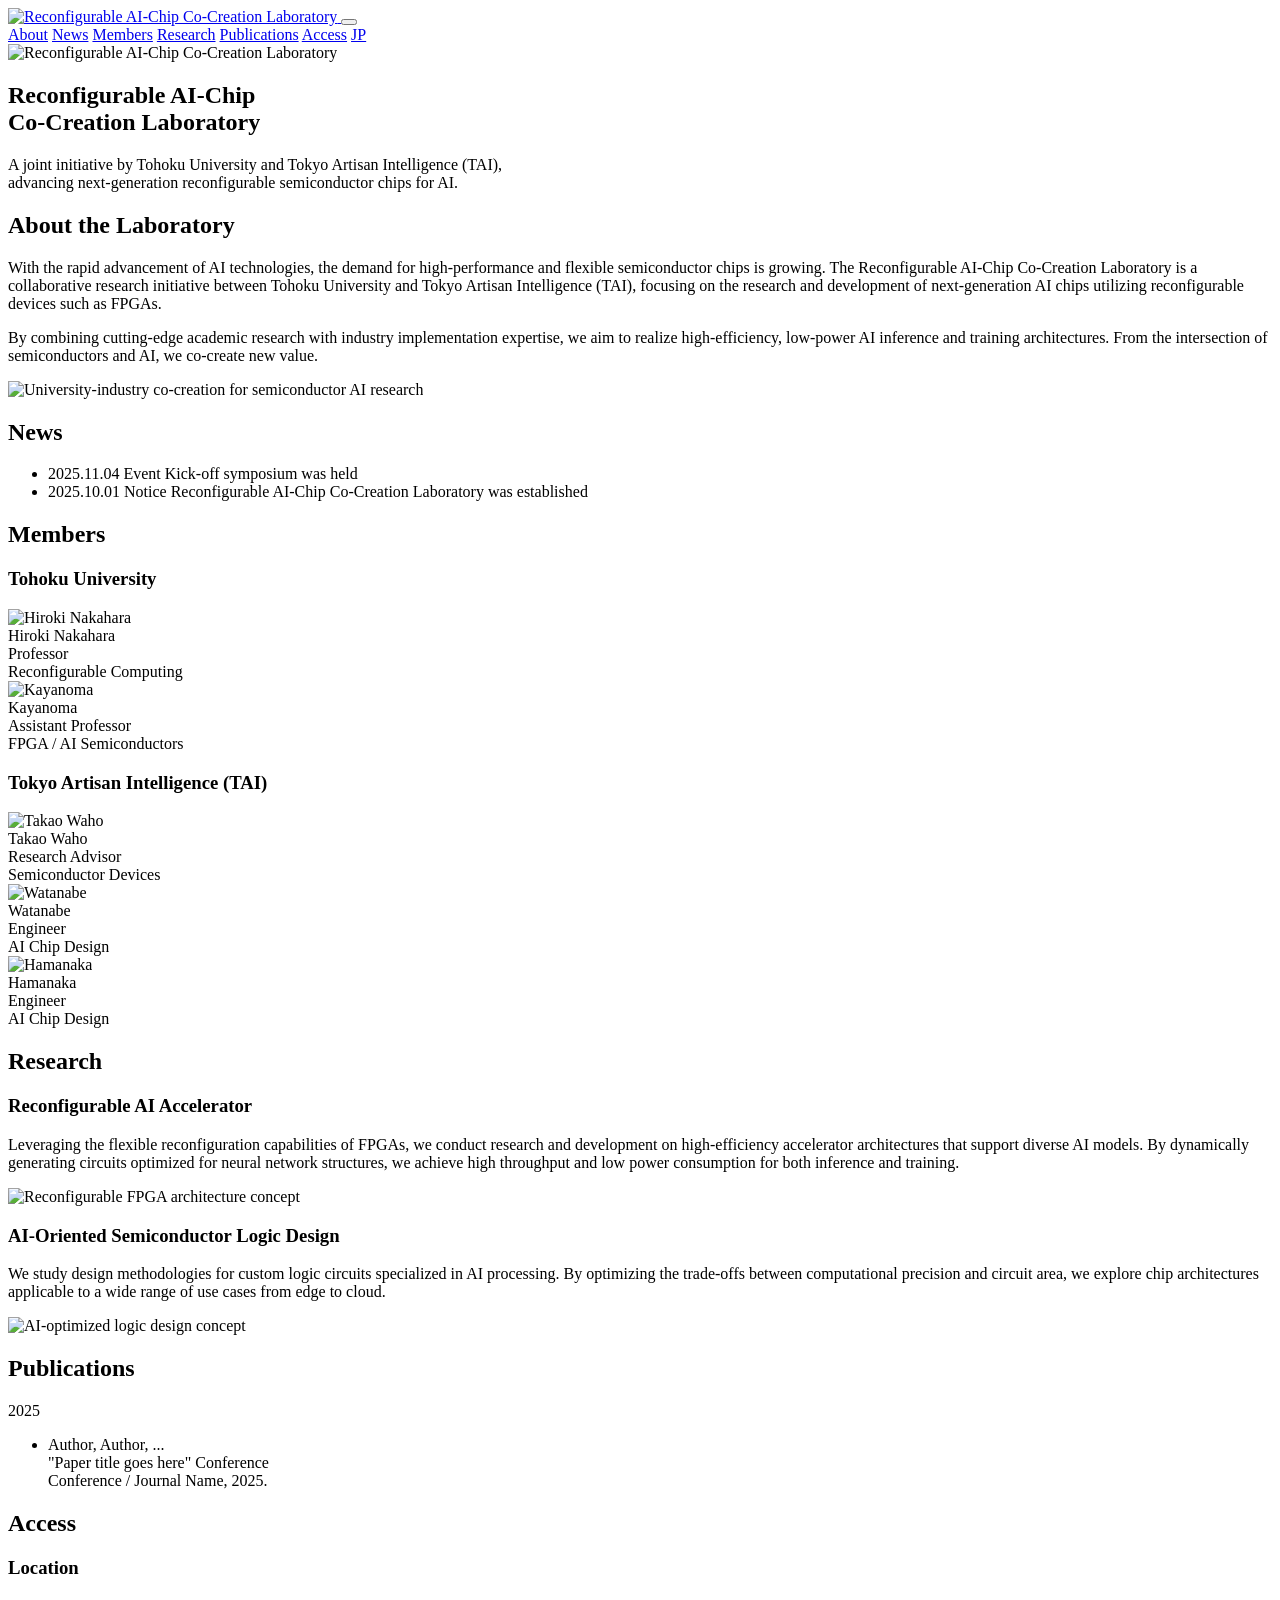
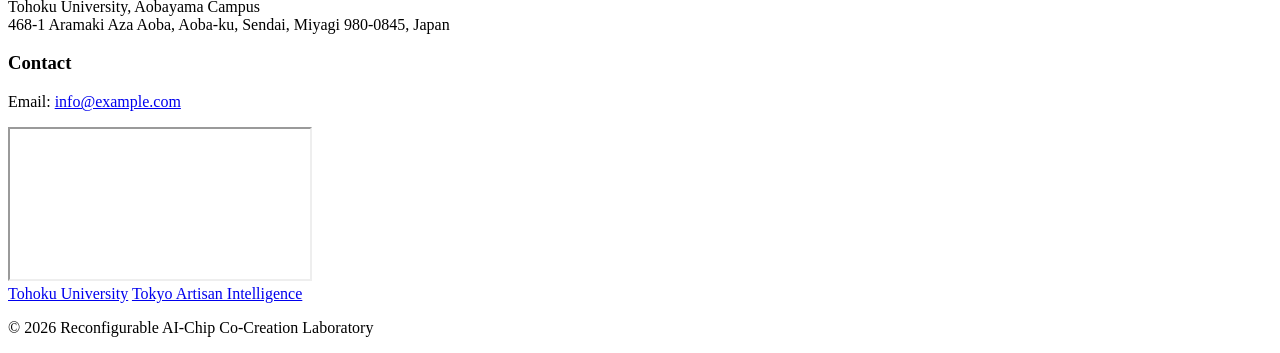
==== index_en.html @ 318ff104 "Add files via upload" ====
<!DOCTYPE html>
<html lang="en">
<head>
  <meta charset="UTF-8">
  <meta name="viewport" content="width=device-width, initial-scale=1.0">
  <title>Reconfigurable AI-Chip Co-Creation Laboratory</title>
  <meta name="description" content="Reconfigurable AI-Chip Co-Creation Laboratory by Tohoku University and TAI. Advancing research in AI semiconductor logic chips and FPGAs.">
  <meta property="og:title" content="Reconfigurable AI-Chip Co-Creation Laboratory">
  <meta property="og:description" content="Advancing research in AI semiconductor logic chips and FPGAs">
  <meta property="og:type" content="website">
  <link rel="preconnect" href="https://fonts.googleapis.com">
  <link rel="preconnect" href="https://fonts.gstatic.com" crossorigin>
  <link href="https://fonts.googleapis.com/css2?family=Noto+Sans+JP:wght@400;500;600;700&family=Roboto:wght@400;500;700&display=swap" rel="stylesheet">
  <link rel="stylesheet" href="css/style.css">
</head>
<body>

  <!-- ========== Header ========== -->
  <header class="header">
    <div class="container">
      <a href="#" class="header-logo">
        <img src="images/logo.png" alt="Reconfigurable AI-Chip Co-Creation Laboratory">
      </a>
      <button class="hamburger" aria-label="Open menu">
        <span></span>
        <span></span>
        <span></span>
      </button>
      <nav class="nav">
        <a href="#about">About</a>
        <a href="#news">News</a>
        <a href="#members">Members</a>
        <a href="#research">Research</a>
        <a href="#publications">Publications</a>
        <a href="#access">Access</a>
        <a href="index.html" class="lang-switch">JP</a>
      </nav>
    </div>
  </header>

  <!-- ========== Hero ========== -->
  <section id="hero" class="hero">
    <div class="container">
      <img src="images/logo.png" alt="Reconfigurable AI-Chip Co-Creation Laboratory" class="hero-logo">
      <h1>Reconfigurable AI-Chip<br>Co-Creation Laboratory</h1>
      <div class="hero-accent-line"></div>
      <p>A joint initiative by Tohoku University and Tokyo Artisan Intelligence (TAI),<br>
        advancing next-generation reconfigurable semiconductor chips for AI.</p>
    </div>
  </section>

  <!-- ========== About ========== -->
  <section id="about" class="section-padding">
    <div class="container">
      <h2 class="section-title">About the Laboratory</h2>
      <div class="about-layout">
        <div class="about-content">
          <p>
            With the rapid advancement of AI technologies, the demand for high-performance and flexible semiconductor chips is growing.
            The Reconfigurable AI-Chip Co-Creation Laboratory is a collaborative research initiative between Tohoku University and
            Tokyo Artisan Intelligence (TAI), focusing on the research and development of next-generation AI chips
            utilizing reconfigurable devices such as FPGAs.
          </p>
          <p>
            By combining cutting-edge academic research with industry implementation expertise,
            we aim to realize high-efficiency, low-power AI inference and training architectures.
            From the intersection of semiconductors and AI, we co-create new value.
          </p>
        </div>
        <div class="about-illustration">
          <img src="images/about-illustration.svg" alt="University-industry co-creation for semiconductor AI research">
        </div>
      </div>
    </div>
  </section>

  <!-- ========== News ========== -->
  <section id="news" class="section-padding bg-alt">
    <div class="container">
      <h2 class="section-title">News</h2>
      <ul class="news-list">
        <li class="news-item">
          <span class="news-date">2025.11.04</span>
          <span class="news-title">
            <span class="news-tag">Event</span>
            Kick-off symposium was held
          </span>
        </li>
        <li class="news-item">
          <span class="news-date">2025.10.01</span>
          <span class="news-title">
            <span class="news-tag">Notice</span>
            Reconfigurable AI-Chip Co-Creation Laboratory was established
          </span>
        </li>
        <!-- To add news, insert a <li class="news-item"> here -->
        <!-- Items from the 6th onward: use class="news-item hidden" to enable "Show more" expansion -->
      </ul>
      <!-- <button class="btn-more" data-label-more="Show more" data-label-less="Close">Show more</button> -->
    </div>
  </section>

  <!-- ========== Members ========== -->
  <section id="members" class="section-padding">
    <div class="container">
      <h2 class="section-title">Members</h2>

      <!-- Tohoku University -->
      <div class="members-group">
        <h3 class="members-group-title">Tohoku University</h3>
        <div class="members-grid">
          <div class="member-card">
            <img src="images/members/dummy.png" alt="Hiroki Nakahara" class="member-photo">
            <div class="member-name">Hiroki Nakahara</div>
            <div class="member-role">Professor</div>
            <div class="member-field">Reconfigurable Computing</div>
          </div>
          <div class="member-card">
            <img src="images/members/dummy.png" alt="Kayanoma" class="member-photo">
            <div class="member-name">Kayanoma</div>
            <div class="member-role">Assistant Professor</div>
            <div class="member-field">FPGA / AI Semiconductors</div>
          </div>
        </div>
      </div>

      <!-- TAI -->
      <div class="members-group">
        <h3 class="members-group-title">Tokyo Artisan Intelligence (TAI)</h3>
        <div class="members-grid">
          <div class="member-card">
            <img src="images/members/dummy.png" alt="Takao Waho" class="member-photo">
            <div class="member-name">Takao Waho</div>
            <div class="member-role">Research Advisor</div>
            <div class="member-field">Semiconductor Devices</div>
          </div>
          <div class="member-card">
            <img src="images/members/dummy.png" alt="Watanabe" class="member-photo">
            <div class="member-name">Watanabe</div>
            <div class="member-role">Engineer</div>
            <div class="member-field">AI Chip Design</div>
          </div>
          <div class="member-card">
            <img src="images/members/dummy.png" alt="Hamanaka" class="member-photo">
            <div class="member-name">Hamanaka</div>
            <div class="member-role">Engineer</div>
            <div class="member-field">AI Chip Design</div>
          </div>
        </div>
      </div>
    </div>
  </section>

  <!-- ========== Research ========== -->
  <section id="research" class="section-padding bg-alt">
    <div class="container">
      <h2 class="section-title">Research</h2>
      <div class="research-list">
        <div class="research-item">
          <div class="research-item-text">
            <h3>Reconfigurable AI Accelerator</h3>
            <p>
              Leveraging the flexible reconfiguration capabilities of FPGAs, we conduct research and development
              on high-efficiency accelerator architectures that support diverse AI models.
              By dynamically generating circuits optimized for neural network structures,
              we achieve high throughput and low power consumption for both inference and training.
            </p>
          </div>
          <div class="research-item-image"><img src="images/research/accelerator.svg" alt="Reconfigurable FPGA architecture concept"></div>
        </div>
        <div class="research-item">
          <div class="research-item-text">
            <h3>AI-Oriented Semiconductor Logic Design</h3>
            <p>
              We study design methodologies for custom logic circuits specialized in AI processing.
              By optimizing the trade-offs between computational precision and circuit area,
              we explore chip architectures applicable to a wide range of use cases from edge to cloud.
            </p>
          </div>
          <div class="research-item-image"><img src="images/research/logic-design.svg" alt="AI-optimized logic design concept"></div>
        </div>
        <!-- To add a research theme, insert a <div class="research-item"> here -->
      </div>
    </div>
  </section>

  <!-- ========== Publications ========== -->
  <section id="publications" class="section-padding">
    <div class="container">
      <h2 class="section-title">Publications</h2>

      <div class="pub-year-group">
        <div class="pub-year">2025</div>
        <ul class="pub-list">
          <li class="pub-item">
            <span class="pub-authors">Author, Author, ...</span><br>
            <span class="pub-title">"Paper title goes here"</span>
            <span class="pub-tag">Conference</span><br>
            <span class="pub-venue">Conference / Journal Name, 2025.</span>
            <!-- <a href="https://doi.org/..." class="pub-link">[DOI]</a> -->
          </li>
          <!-- To add a publication, insert a <li class="pub-item"> here -->
        </ul>
      </div>

      <!-- To add a year group, copy the <div class="pub-year-group"> block -->
    </div>
  </section>

  <!-- ========== Access ========== -->
  <section id="access" class="section-padding bg-alt">
    <div class="container">
      <h2 class="section-title">Access</h2>
      <div class="access-content">
        <div class="access-info">
          <h3>Location</h3>
          <p>
            Tohoku University, Aobayama Campus<br>
            468-1 Aramaki Aza Aoba, Aoba-ku, Sendai, Miyagi 980-0845, Japan
          </p>
          <h3>Contact</h3>
          <p>
            Email: <a href="mailto:info@example.com">info@example.com</a>
          </p>
        </div>
        <div class="access-map">
          <iframe
            src="https://www.google.com/maps/embed?pb=!1m18!1m12!1m3!1d3131.8484668267704!2d140.8362!3d38.2553!2m3!1f0!2f0!3f0!3m2!1i1024!2i768!4f13.1!3m3!1m2!1s0x5f8a283c4d8e1a1d%3A0x2d4e5f6a7b8c9d0e!2z5p2x5YyX5aSn5a2m6Z2S6JGJ5bGx44Kt44Oj44Oz44OR44K5!5e0!3m2!1sen!2sjp!4v1700000000000"
            allowfullscreen=""
            loading="lazy"
            referrerpolicy="no-referrer-when-downgrade">
          </iframe>
        </div>
      </div>
    </div>
  </section>

  <!-- ========== Footer ========== -->
  <footer class="footer">
    <div class="container">
      <div class="footer-links">
        <a href="https://www.tohoku.ac.jp/en/" target="_blank" rel="noopener">Tohoku University</a>
        <a href="#" target="_blank" rel="noopener">Tokyo Artisan Intelligence</a>
      </div>
      <p class="footer-copy">&copy; 2026 Reconfigurable AI-Chip Co-Creation Laboratory</p>
    </div>
  </footer>

  <script src="js/main.js"></script>
</body>
</html>
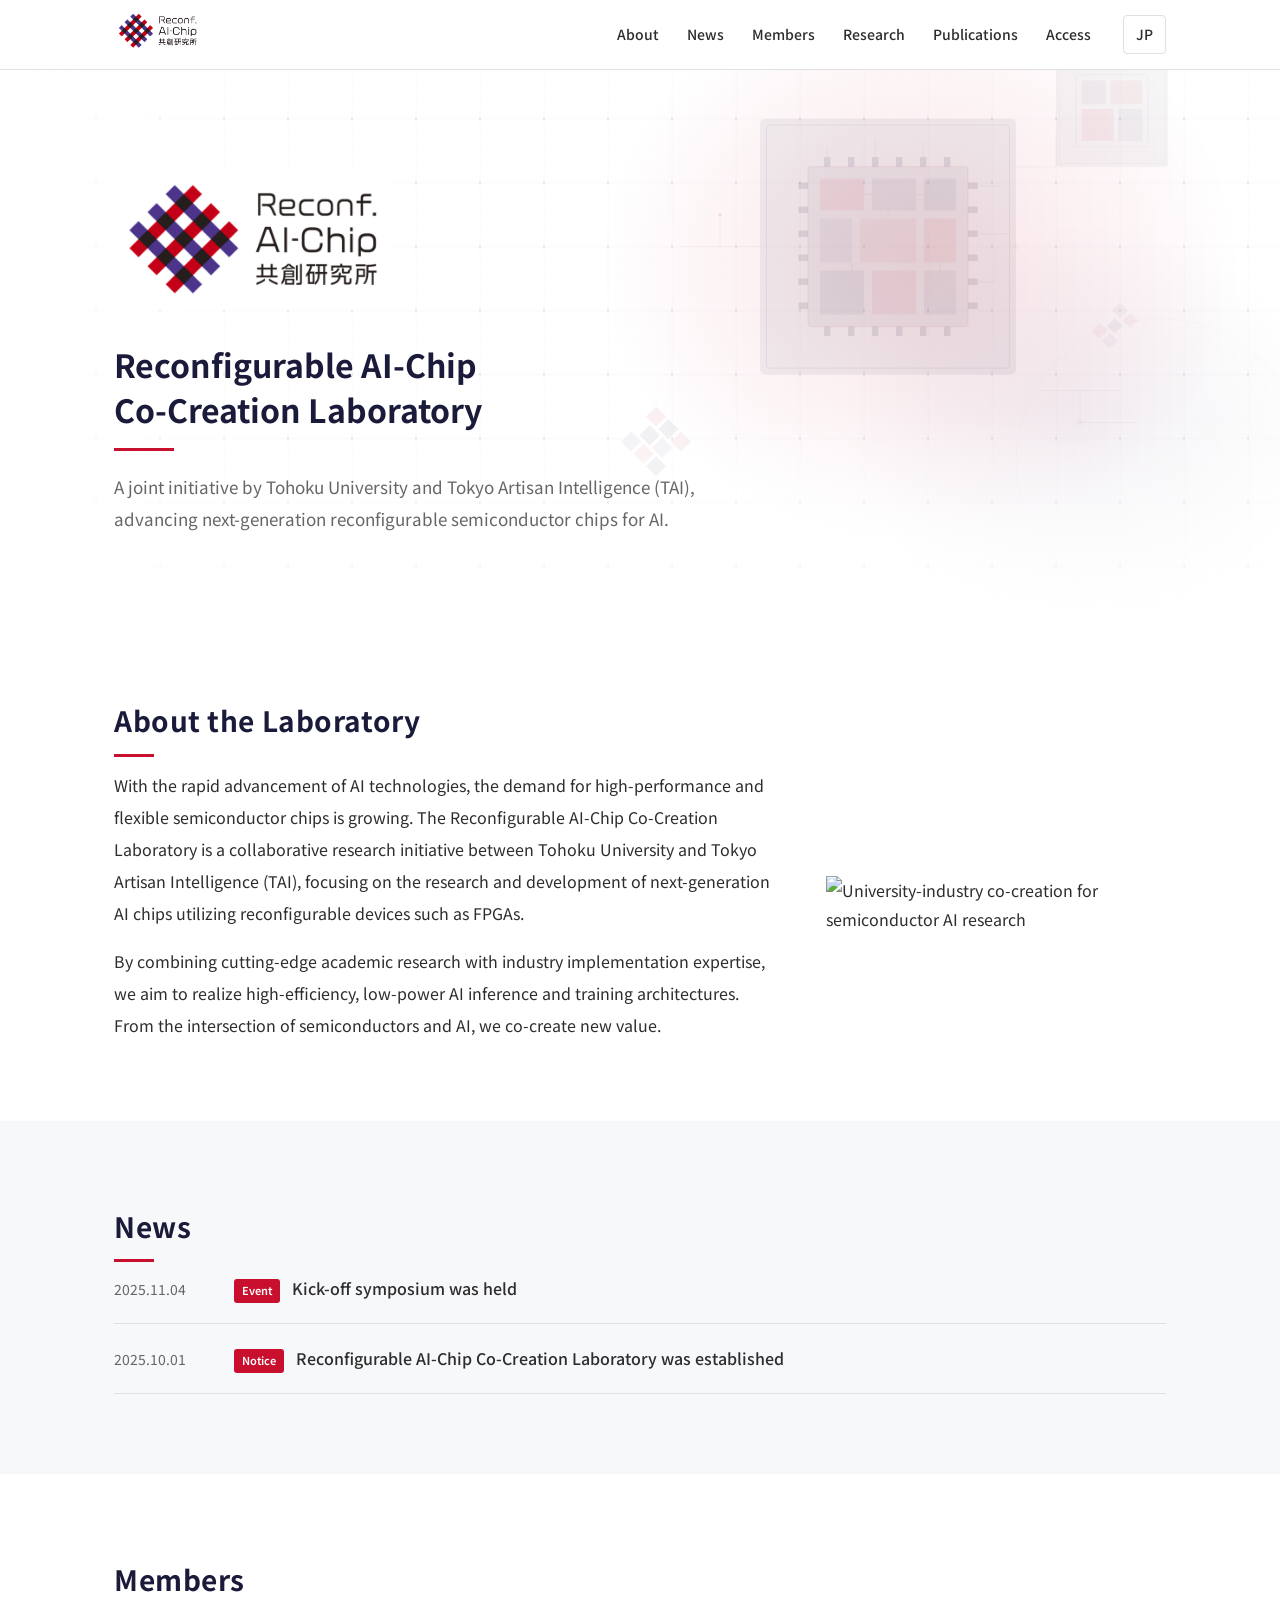
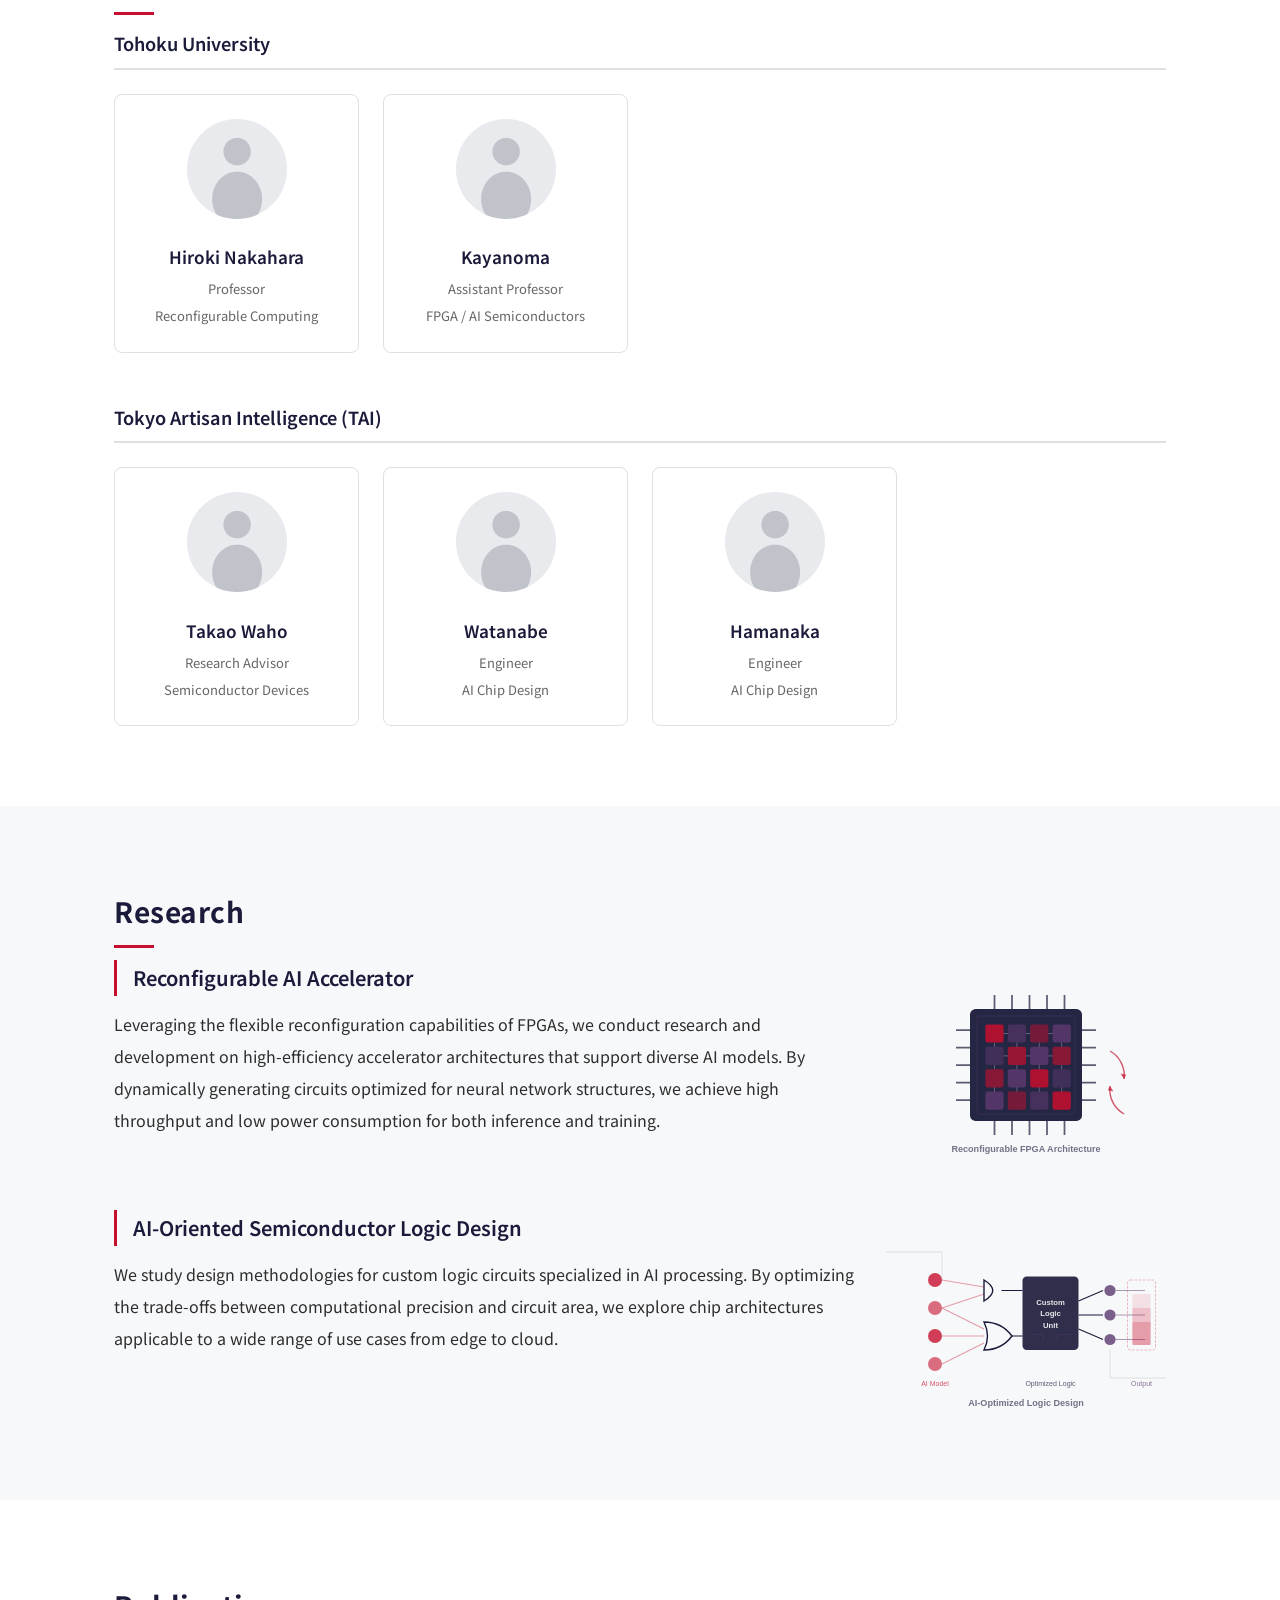
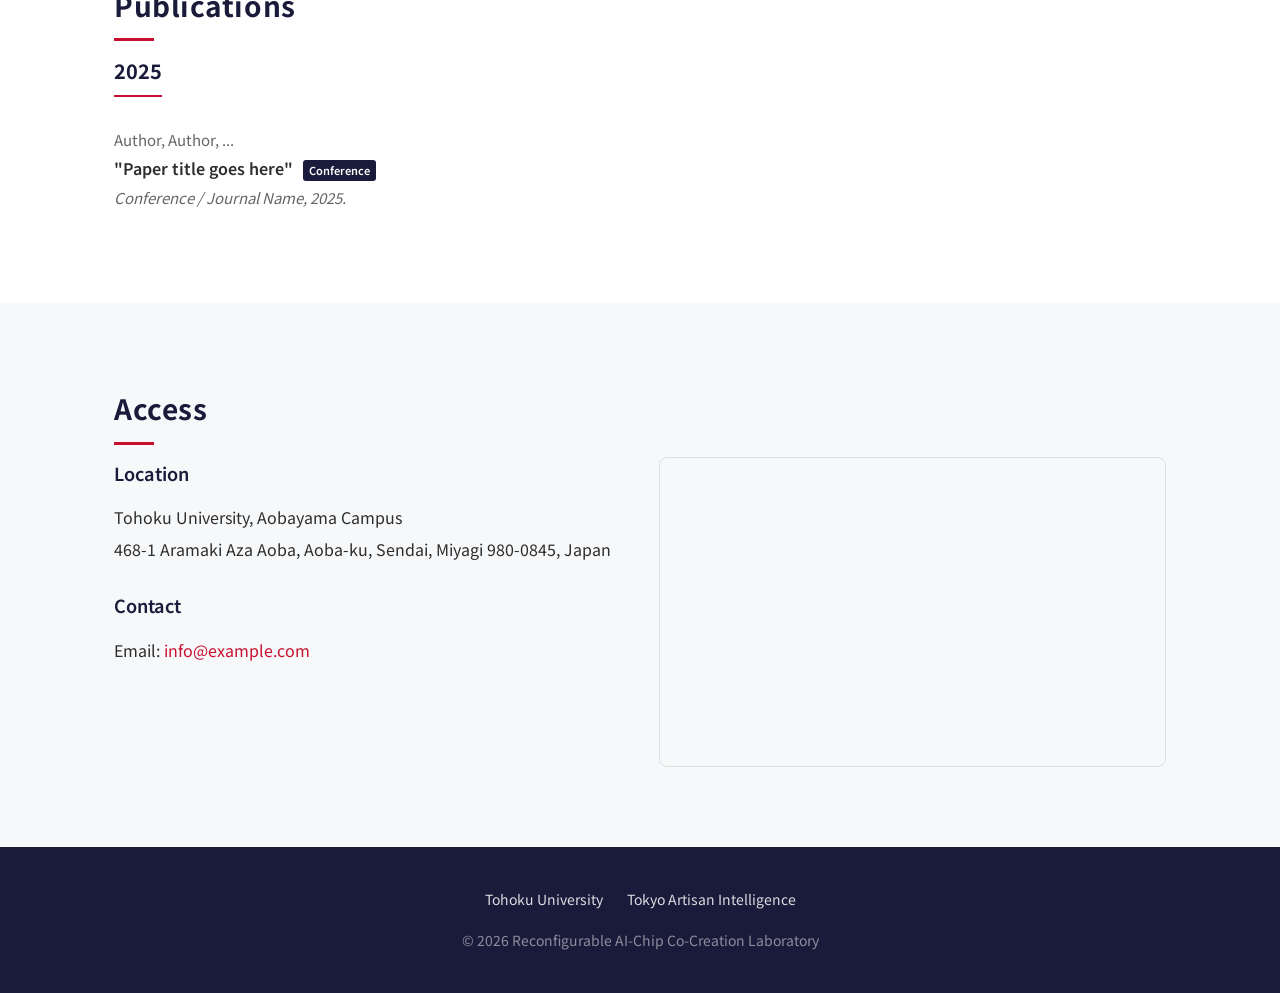
==== commit 9c4c7a1c: "Update index_en.html" ====
--- a/index_en.html
+++ b/index_en.html
@@ -68,7 +68,7 @@
           </p>
         </div>
         <div class="about-illustration">
-          <img src="images/about-illustration.svg" alt="University-industry co-creation for semiconductor AI research">
+          <img src="images/research.png" alt="University-industry co-creation for semiconductor AI research">
         </div>
       </div>
     </div>
--- a/css/style.css
+++ b/css/style.css
@@ -0,0 +1,704 @@
+/* ============================================
+   Reconfigurable AI-Chip共創研究所 - Stylesheet
+   ============================================ */
+
+/* --- CSS Variables --- */
+:root {
+  --color-primary: #c8102e;
+  --color-secondary: #1a1a3a;
+  --color-tertiary: #5c3a6e;
+  --color-bg: #ffffff;
+  --color-bg-alt: #f7f8fa;
+  --color-text: #2d2d2d;
+  --color-text-muted: #666666;
+  --color-border: #e0e0e0;
+  --font-body: "Noto Sans JP", "Roboto", sans-serif;
+  --max-width: 1100px;
+  --header-height: 70px;
+}
+
+/* --- Reset & Base --- */
+*,
+*::before,
+*::after {
+  margin: 0;
+  padding: 0;
+  box-sizing: border-box;
+}
+
+html {
+  scroll-behavior: smooth;
+  scroll-padding-top: var(--header-height);
+}
+
+body {
+  font-family: var(--font-body);
+  color: var(--color-text);
+  background: var(--color-bg);
+  line-height: 1.8;
+  font-size: 16px;
+  -webkit-font-smoothing: antialiased;
+}
+
+a {
+  color: var(--color-primary);
+  text-decoration: none;
+  transition: opacity 0.2s;
+}
+
+a:hover {
+  opacity: 0.7;
+}
+
+img {
+  max-width: 100%;
+  height: auto;
+}
+
+/* --- Utility --- */
+.container {
+  max-width: var(--max-width);
+  margin: 0 auto;
+  padding: 0 24px;
+}
+
+.section-title {
+  font-size: 1.75rem;
+  font-weight: 700;
+  color: var(--color-secondary);
+  margin-bottom: 12px;
+  letter-spacing: 0.02em;
+}
+
+.section-title::after {
+  content: "";
+  display: block;
+  width: 40px;
+  height: 3px;
+  background: var(--color-primary);
+  margin-top: 8px;
+}
+
+.section-padding {
+  padding: 80px 0;
+}
+
+.bg-alt {
+  background: var(--color-bg-alt);
+}
+
+/* ============================================
+   Header / Navigation
+   ============================================ */
+.header {
+  position: sticky;
+  top: 0;
+  z-index: 1000;
+  background: var(--color-bg);
+  border-bottom: 1px solid var(--color-border);
+  height: var(--header-height);
+}
+
+.header .container {
+  display: flex;
+  align-items: center;
+  justify-content: space-between;
+  height: 100%;
+}
+
+.header-logo img {
+  height: 44px;
+  width: auto;
+}
+
+.nav {
+  display: flex;
+  align-items: center;
+  gap: 4px;
+}
+
+.nav a {
+  color: var(--color-text);
+  font-size: 0.875rem;
+  font-weight: 500;
+  padding: 6px 12px;
+  border-radius: 4px;
+  transition: background 0.2s, color 0.2s;
+  white-space: nowrap;
+}
+
+.nav a:hover,
+.nav a.active {
+  background: var(--color-bg-alt);
+  color: var(--color-primary);
+  opacity: 1;
+}
+
+.lang-switch {
+  display: inline-flex;
+  align-items: center;
+  gap: 4px;
+  margin-left: 16px;
+  padding: 4px 12px;
+  border: 1px solid var(--color-border);
+  border-radius: 4px;
+  font-size: 0.8125rem;
+  font-weight: 600;
+  color: var(--color-secondary);
+  transition: border-color 0.2s;
+}
+
+.lang-switch:hover {
+  border-color: var(--color-primary);
+  color: var(--color-primary);
+  opacity: 1;
+}
+
+/* Hamburger */
+.hamburger {
+  display: none;
+  flex-direction: column;
+  gap: 5px;
+  background: none;
+  border: none;
+  cursor: pointer;
+  padding: 8px;
+}
+
+.hamburger span {
+  display: block;
+  width: 22px;
+  height: 2px;
+  background: var(--color-secondary);
+  border-radius: 1px;
+  transition: transform 0.3s, opacity 0.3s;
+}
+
+.hamburger.open span:nth-child(1) {
+  transform: translateY(7px) rotate(45deg);
+}
+
+.hamburger.open span:nth-child(2) {
+  opacity: 0;
+}
+
+.hamburger.open span:nth-child(3) {
+  transform: translateY(-7px) rotate(-45deg);
+}
+
+/* ============================================
+   Hero Section
+   ============================================ */
+.hero {
+  position: relative;
+  padding: 100px 0 80px;
+  background: var(--color-bg);
+  background-image: url("../images/hero-bg.svg");
+  background-size: cover;
+  background-position: center;
+  background-repeat: no-repeat;
+  overflow: hidden;
+}
+
+.hero .container {
+  position: relative;
+  z-index: 1;
+}
+
+.hero-logo {
+  width: 280px;
+  margin-bottom: 24px;
+}
+
+.hero h1 {
+  font-size: 2rem;
+  font-weight: 700;
+  color: var(--color-secondary);
+  line-height: 1.4;
+  margin-bottom: 16px;
+}
+
+.hero-accent-line {
+  width: 60px;
+  height: 3px;
+  background: var(--color-primary);
+  margin-bottom: 20px;
+}
+
+.hero p {
+  font-size: 1.0625rem;
+  color: var(--color-text-muted);
+  max-width: 640px;
+  line-height: 1.9;
+}
+
+/* ============================================
+   About Section
+   ============================================ */
+.about-layout {
+  display: flex;
+  gap: 48px;
+  align-items: center;
+}
+
+.about-content {
+  flex: 1;
+  line-height: 2;
+}
+
+.about-content p + p {
+  margin-top: 16px;
+}
+
+.about-illustration {
+  width: 340px;
+  flex-shrink: 0;
+}
+
+.about-illustration img {
+  width: 100%;
+  display: block;
+}
+
+/* ============================================
+   News Section
+   ============================================ */
+.news-list {
+  list-style: none;
+}
+
+.news-item {
+  padding: 20px 0;
+  border-bottom: 1px solid var(--color-border);
+  display: flex;
+  gap: 20px;
+  align-items: baseline;
+}
+
+.news-item:first-child {
+  padding-top: 0;
+}
+
+.news-date {
+  font-size: 0.875rem;
+  color: var(--color-text-muted);
+  white-space: nowrap;
+  min-width: 100px;
+}
+
+.news-tag {
+  display: inline-block;
+  font-size: 0.6875rem;
+  font-weight: 600;
+  padding: 2px 8px;
+  border-radius: 3px;
+  background: var(--color-primary);
+  color: #fff;
+  margin-right: 8px;
+  vertical-align: middle;
+}
+
+.news-title {
+  font-weight: 500;
+}
+
+.news-item.hidden {
+  display: none;
+}
+
+.btn-more {
+  display: inline-block;
+  margin-top: 24px;
+  padding: 8px 24px;
+  border: 1px solid var(--color-border);
+  border-radius: 4px;
+  font-size: 0.875rem;
+  color: var(--color-text);
+  cursor: pointer;
+  background: none;
+  font-family: var(--font-body);
+  transition: border-color 0.2s, color 0.2s;
+}
+
+.btn-more:hover {
+  border-color: var(--color-primary);
+  color: var(--color-primary);
+}
+
+/* ============================================
+   Members Section
+   ============================================ */
+.members-group + .members-group {
+  margin-top: 48px;
+}
+
+.members-group-title {
+  font-size: 1.125rem;
+  font-weight: 600;
+  color: var(--color-secondary);
+  margin-bottom: 24px;
+  padding-bottom: 8px;
+  border-bottom: 2px solid var(--color-border);
+}
+
+.members-grid {
+  display: grid;
+  grid-template-columns: repeat(auto-fill, minmax(220px, 1fr));
+  gap: 24px;
+}
+
+.member-card {
+  background: var(--color-bg);
+  border: 1px solid var(--color-border);
+  border-radius: 8px;
+  padding: 24px;
+  text-align: center;
+  transition: box-shadow 0.2s;
+}
+
+.member-card:hover {
+  box-shadow: 0 4px 16px rgba(0, 0, 0, 0.06);
+}
+
+.member-photo {
+  width: 100px;
+  height: 100px;
+  border-radius: 50%;
+  object-fit: cover;
+  margin-bottom: 16px;
+  background: var(--color-bg-alt);
+}
+
+/* Placeholder when no photo */
+.member-photo-placeholder {
+  width: 100px;
+  height: 100px;
+  border-radius: 50%;
+  background: var(--color-bg-alt);
+  margin: 0 auto 16px;
+  display: flex;
+  align-items: center;
+  justify-content: center;
+  color: var(--color-text-muted);
+  font-size: 2rem;
+}
+
+.member-name {
+  font-size: 1.0625rem;
+  font-weight: 600;
+  color: var(--color-secondary);
+  margin-bottom: 4px;
+}
+
+.member-role {
+  font-size: 0.8125rem;
+  color: var(--color-text-muted);
+}
+
+.member-field {
+  font-size: 0.8125rem;
+  color: var(--color-text-muted);
+  margin-top: 4px;
+}
+
+/* ============================================
+   Research Section
+   ============================================ */
+.research-list {
+  display: flex;
+  flex-direction: column;
+  gap: 40px;
+}
+
+.research-item {
+  display: flex;
+  gap: 32px;
+  align-items: flex-start;
+}
+
+.research-item-text {
+  flex: 1;
+}
+
+.research-item-text h3 {
+  font-size: 1.25rem;
+  font-weight: 600;
+  color: var(--color-secondary);
+  margin-bottom: 12px;
+  padding-left: 16px;
+  border-left: 3px solid var(--color-primary);
+}
+
+.research-item-text p {
+  line-height: 2;
+}
+
+.research-item-image {
+  width: 280px;
+  flex-shrink: 0;
+  border-radius: 8px;
+  overflow: hidden;
+}
+
+.research-item-image img {
+  width: 100%;
+  display: block;
+}
+
+/* ============================================
+   Publications Section
+   ============================================ */
+.pub-year-group + .pub-year-group {
+  margin-top: 36px;
+}
+
+.pub-year {
+  font-size: 1.25rem;
+  font-weight: 700;
+  color: var(--color-secondary);
+  margin-bottom: 16px;
+  padding-bottom: 6px;
+  border-bottom: 2px solid var(--color-primary);
+  display: inline-block;
+}
+
+.pub-list {
+  list-style: none;
+}
+
+.pub-item {
+  padding: 12px 0;
+  border-bottom: 1px solid var(--color-border);
+  line-height: 1.8;
+}
+
+.pub-item:last-child {
+  border-bottom: none;
+}
+
+.pub-authors {
+  font-size: 0.9375rem;
+  color: var(--color-text-muted);
+}
+
+.pub-title {
+  font-weight: 600;
+  color: var(--color-text);
+}
+
+.pub-venue {
+  font-size: 0.9375rem;
+  font-style: italic;
+  color: var(--color-text-muted);
+}
+
+.pub-tag {
+  display: inline-block;
+  font-size: 0.6875rem;
+  font-weight: 600;
+  padding: 1px 6px;
+  border-radius: 3px;
+  background: var(--color-secondary);
+  color: #fff;
+  margin-left: 6px;
+  vertical-align: middle;
+}
+
+.pub-link {
+  font-size: 0.875rem;
+  margin-left: 8px;
+}
+
+/* ============================================
+   Access Section
+   ============================================ */
+.access-content {
+  display: flex;
+  gap: 40px;
+  align-items: flex-start;
+}
+
+.access-info {
+  flex: 1;
+}
+
+.access-info h3 {
+  font-size: 1.125rem;
+  font-weight: 600;
+  color: var(--color-secondary);
+  margin-bottom: 12px;
+}
+
+.access-info p {
+  line-height: 2;
+}
+
+.access-info p + h3 {
+  margin-top: 24px;
+}
+
+.access-map {
+  flex: 1;
+  min-height: 300px;
+  border-radius: 8px;
+  overflow: hidden;
+  border: 1px solid var(--color-border);
+}
+
+.access-map iframe {
+  width: 100%;
+  height: 300px;
+  border: none;
+}
+
+/* ============================================
+   Footer
+   ============================================ */
+.footer {
+  background: var(--color-secondary);
+  color: rgba(255, 255, 255, 0.7);
+  padding: 40px 0;
+  font-size: 0.875rem;
+  text-align: center;
+}
+
+.footer a {
+  color: rgba(255, 255, 255, 0.85);
+}
+
+.footer a:hover {
+  color: #fff;
+  opacity: 1;
+}
+
+.footer-links {
+  margin-bottom: 16px;
+  display: flex;
+  justify-content: center;
+  gap: 24px;
+  flex-wrap: wrap;
+}
+
+.footer-copy {
+  color: rgba(255, 255, 255, 0.5);
+}
+
+/* ============================================
+   Responsive
+   ============================================ */
+
+/* Tablet */
+@media (max-width: 1023px) {
+  .hero-logo {
+    width: 220px;
+  }
+
+  .hero h1 {
+    font-size: 1.75rem;
+  }
+
+  .about-layout {
+    flex-direction: column;
+  }
+
+  .about-illustration {
+    width: 100%;
+    max-width: 340px;
+  }
+
+  .research-item {
+    flex-direction: column;
+  }
+
+  .research-item-image {
+    width: 100%;
+    max-width: 400px;
+  }
+
+  .access-content {
+    flex-direction: column;
+  }
+
+  .access-map {
+    width: 100%;
+  }
+}
+
+/* Mobile */
+@media (max-width: 767px) {
+  :root {
+    --header-height: 60px;
+  }
+
+  .hamburger {
+    display: flex;
+  }
+
+  .nav {
+    display: none;
+    position: absolute;
+    top: var(--header-height);
+    left: 0;
+    right: 0;
+    background: var(--color-bg);
+    flex-direction: column;
+    padding: 16px 24px;
+    border-bottom: 1px solid var(--color-border);
+    box-shadow: 0 4px 12px rgba(0, 0, 0, 0.05);
+  }
+
+  .nav.open {
+    display: flex;
+  }
+
+  .nav a {
+    padding: 10px 0;
+    font-size: 0.9375rem;
+  }
+
+  .lang-switch {
+    margin-left: 0;
+    margin-top: 8px;
+    align-self: flex-start;
+  }
+
+  .hero {
+    padding: 60px 0 50px;
+  }
+
+  .hero-logo {
+    width: 200px;
+  }
+
+  .hero h1 {
+    font-size: 1.5rem;
+  }
+
+  .section-padding {
+    padding: 50px 0;
+  }
+
+  .section-title {
+    font-size: 1.375rem;
+  }
+
+  .news-item {
+    flex-direction: column;
+    gap: 4px;
+  }
+
+  .members-grid {
+    grid-template-columns: repeat(auto-fill, minmax(160px, 1fr));
+    gap: 16px;
+  }
+
+  .member-card {
+    padding: 16px;
+  }
+
+  .member-photo,
+  .member-photo-placeholder {
+    width: 80px;
+    height: 80px;
+  }
+}
